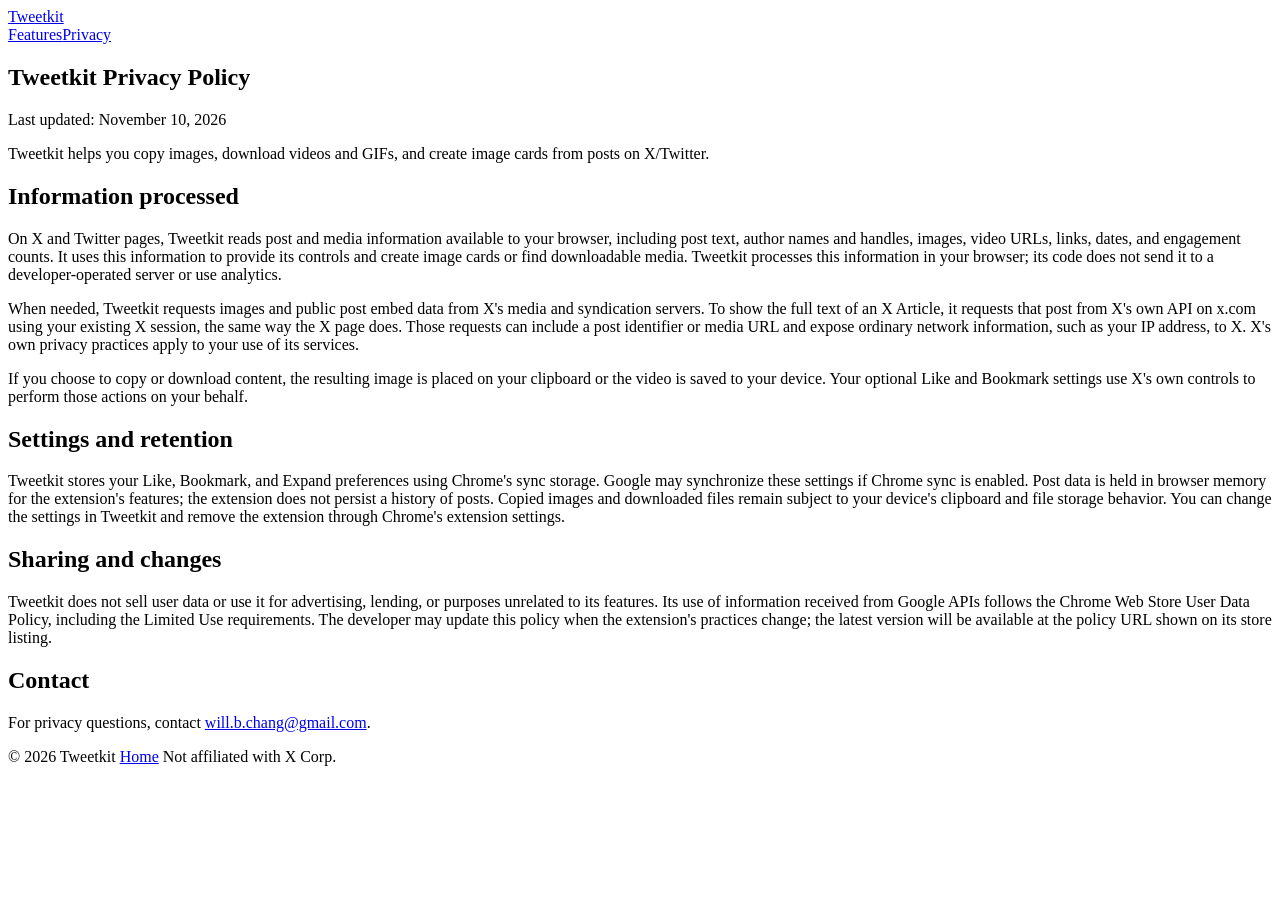
==== site/privacy/index.html @ c1915ddb "Add Tweetkit landing page and hosted privacy policy Co-Authored-By: Claude Opus 5.5 <noreply@anthrop" ====
<!doctype html>
<html lang="en">
<head>
<meta charset="utf-8">
<meta name="viewport" content="width=device-width,initial-scale=1">
<title>Tweetkit Privacy Policy</title>
<meta name="description" content="How the Tweetkit Chrome extension handles your information.">
<link rel="icon" href="/icon.svg" type="image/svg+xml">
<link rel="stylesheet" href="/style.css">
</head>
<body>
<div class="wrap">
  <header class="top">
    <a class="brand" href="/"><img src="/icon.svg" alt="">Tweetkit</a>
    <nav><a href="/#features">Features</a><a href="/privacy/">Privacy</a></nav>
  </header>
  <article class="doc">
    <h1>Tweetkit Privacy Policy</h1>
    <p class="updated">Last updated: November 10, 2026</p>
    <p>Tweetkit helps you copy images, download videos and GIFs, and create image cards from posts on X/Twitter.</p>

    <h2>Information processed</h2>
    <p>On X and Twitter pages, Tweetkit reads post and media information available to your browser, including post text, author names and handles, images, video URLs, links, dates, and engagement counts. It uses this information to provide its controls and create image cards or find downloadable media. Tweetkit processes this information in your browser; its code does not send it to a developer-operated server or use analytics.</p>
    <p>When needed, Tweetkit requests images and public post embed data from X's media and syndication servers. To show the full text of an X Article, it requests that post from X's own API on x.com using your existing X session, the same way the X page does. Those requests can include a post identifier or media URL and expose ordinary network information, such as your IP address, to X. X's own privacy practices apply to your use of its services.</p>
    <p>If you choose to copy or download content, the resulting image is placed on your clipboard or the video is saved to your device. Your optional Like and Bookmark settings use X's own controls to perform those actions on your behalf.</p>

    <h2>Settings and retention</h2>
    <p>Tweetkit stores your Like, Bookmark, and Expand preferences using Chrome's sync storage. Google may synchronize these settings if Chrome sync is enabled. Post data is held in browser memory for the extension's features; the extension does not persist a history of posts. Copied images and downloaded files remain subject to your device's clipboard and file storage behavior. You can change the settings in Tweetkit and remove the extension through Chrome's extension settings.</p>

    <h2>Sharing and changes</h2>
    <p>Tweetkit does not sell user data or use it for advertising, lending, or purposes unrelated to its features. Its use of information received from Google APIs follows the Chrome Web Store User Data Policy, including the Limited Use requirements. The developer may update this policy when the extension's practices change; the latest version will be available at the policy URL shown on its store listing.</p>

    <h2>Contact</h2>
    <p>For privacy questions, contact <a href="mailto:will.b.chang@gmail.com">will.b.chang@gmail.com</a>.</p>
  </article>
  <footer>
    <span>© 2026 Tweetkit</span>
    <a href="/">Home</a>
    <span>Not affiliated with X Corp.</span>
  </footer>
</div>
</body>
</html>
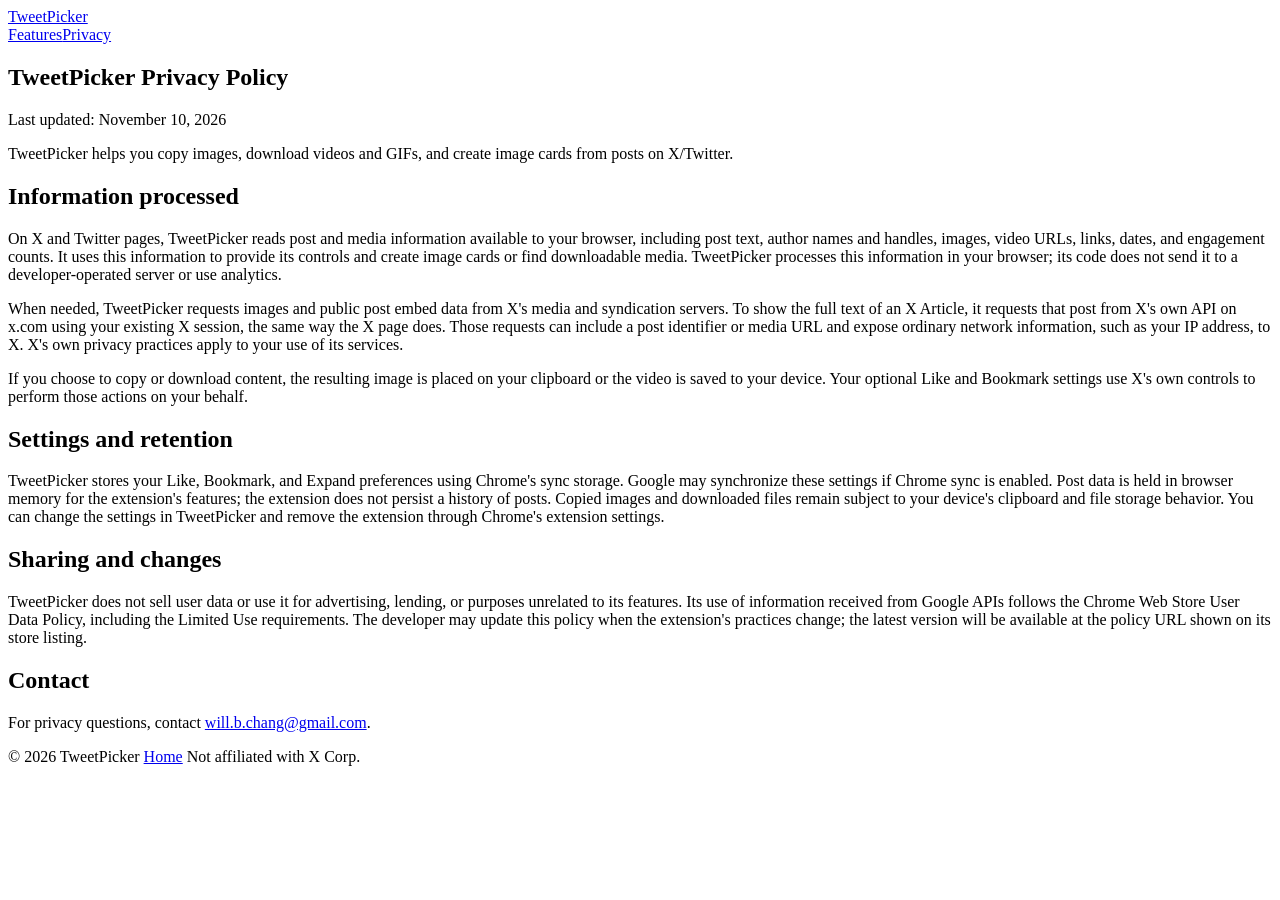
==== commit 88c1c9db: "Rename the extension to TweetPicker Co-Authored-By: Claude Opus 5.5 <noreply@anthropic.com>" ====
--- a/site/privacy/index.html
+++ b/site/privacy/index.html
@@ -3,38 +3,38 @@
 <head>
 <meta charset="utf-8">
 <meta name="viewport" content="width=device-width,initial-scale=1">
-<title>Tweetkit Privacy Policy</title>
-<meta name="description" content="How the Tweetkit Chrome extension handles your information.">
+<title>TweetPicker Privacy Policy</title>
+<meta name="description" content="How the TweetPicker Chrome extension handles your information.">
 <link rel="icon" href="/icon.svg" type="image/svg+xml">
 <link rel="stylesheet" href="/style.css">
 </head>
 <body>
 <div class="wrap">
   <header class="top">
-    <a class="brand" href="/"><img src="/icon.svg" alt="">Tweetkit</a>
+    <a class="brand" href="/"><img src="/icon.svg" alt="">TweetPicker</a>
     <nav><a href="/#features">Features</a><a href="/privacy/">Privacy</a></nav>
   </header>
   <article class="doc">
-    <h1>Tweetkit Privacy Policy</h1>
+    <h1>TweetPicker Privacy Policy</h1>
     <p class="updated">Last updated: November 10, 2026</p>
-    <p>Tweetkit helps you copy images, download videos and GIFs, and create image cards from posts on X/Twitter.</p>
+    <p>TweetPicker helps you copy images, download videos and GIFs, and create image cards from posts on X/Twitter.</p>
 
     <h2>Information processed</h2>
-    <p>On X and Twitter pages, Tweetkit reads post and media information available to your browser, including post text, author names and handles, images, video URLs, links, dates, and engagement counts. It uses this information to provide its controls and create image cards or find downloadable media. Tweetkit processes this information in your browser; its code does not send it to a developer-operated server or use analytics.</p>
-    <p>When needed, Tweetkit requests images and public post embed data from X's media and syndication servers. To show the full text of an X Article, it requests that post from X's own API on x.com using your existing X session, the same way the X page does. Those requests can include a post identifier or media URL and expose ordinary network information, such as your IP address, to X. X's own privacy practices apply to your use of its services.</p>
+    <p>On X and Twitter pages, TweetPicker reads post and media information available to your browser, including post text, author names and handles, images, video URLs, links, dates, and engagement counts. It uses this information to provide its controls and create image cards or find downloadable media. TweetPicker processes this information in your browser; its code does not send it to a developer-operated server or use analytics.</p>
+    <p>When needed, TweetPicker requests images and public post embed data from X's media and syndication servers. To show the full text of an X Article, it requests that post from X's own API on x.com using your existing X session, the same way the X page does. Those requests can include a post identifier or media URL and expose ordinary network information, such as your IP address, to X. X's own privacy practices apply to your use of its services.</p>
     <p>If you choose to copy or download content, the resulting image is placed on your clipboard or the video is saved to your device. Your optional Like and Bookmark settings use X's own controls to perform those actions on your behalf.</p>
 
     <h2>Settings and retention</h2>
-    <p>Tweetkit stores your Like, Bookmark, and Expand preferences using Chrome's sync storage. Google may synchronize these settings if Chrome sync is enabled. Post data is held in browser memory for the extension's features; the extension does not persist a history of posts. Copied images and downloaded files remain subject to your device's clipboard and file storage behavior. You can change the settings in Tweetkit and remove the extension through Chrome's extension settings.</p>
+    <p>TweetPicker stores your Like, Bookmark, and Expand preferences using Chrome's sync storage. Google may synchronize these settings if Chrome sync is enabled. Post data is held in browser memory for the extension's features; the extension does not persist a history of posts. Copied images and downloaded files remain subject to your device's clipboard and file storage behavior. You can change the settings in TweetPicker and remove the extension through Chrome's extension settings.</p>
 
     <h2>Sharing and changes</h2>
-    <p>Tweetkit does not sell user data or use it for advertising, lending, or purposes unrelated to its features. Its use of information received from Google APIs follows the Chrome Web Store User Data Policy, including the Limited Use requirements. The developer may update this policy when the extension's practices change; the latest version will be available at the policy URL shown on its store listing.</p>
+    <p>TweetPicker does not sell user data or use it for advertising, lending, or purposes unrelated to its features. Its use of information received from Google APIs follows the Chrome Web Store User Data Policy, including the Limited Use requirements. The developer may update this policy when the extension's practices change; the latest version will be available at the policy URL shown on its store listing.</p>
 
     <h2>Contact</h2>
     <p>For privacy questions, contact <a href="mailto:will.b.chang@gmail.com">will.b.chang@gmail.com</a>.</p>
   </article>
   <footer>
-    <span>© 2026 Tweetkit</span>
+    <span>© 2026 TweetPicker</span>
     <a href="/">Home</a>
     <span>Not affiliated with X Corp.</span>
   </footer>
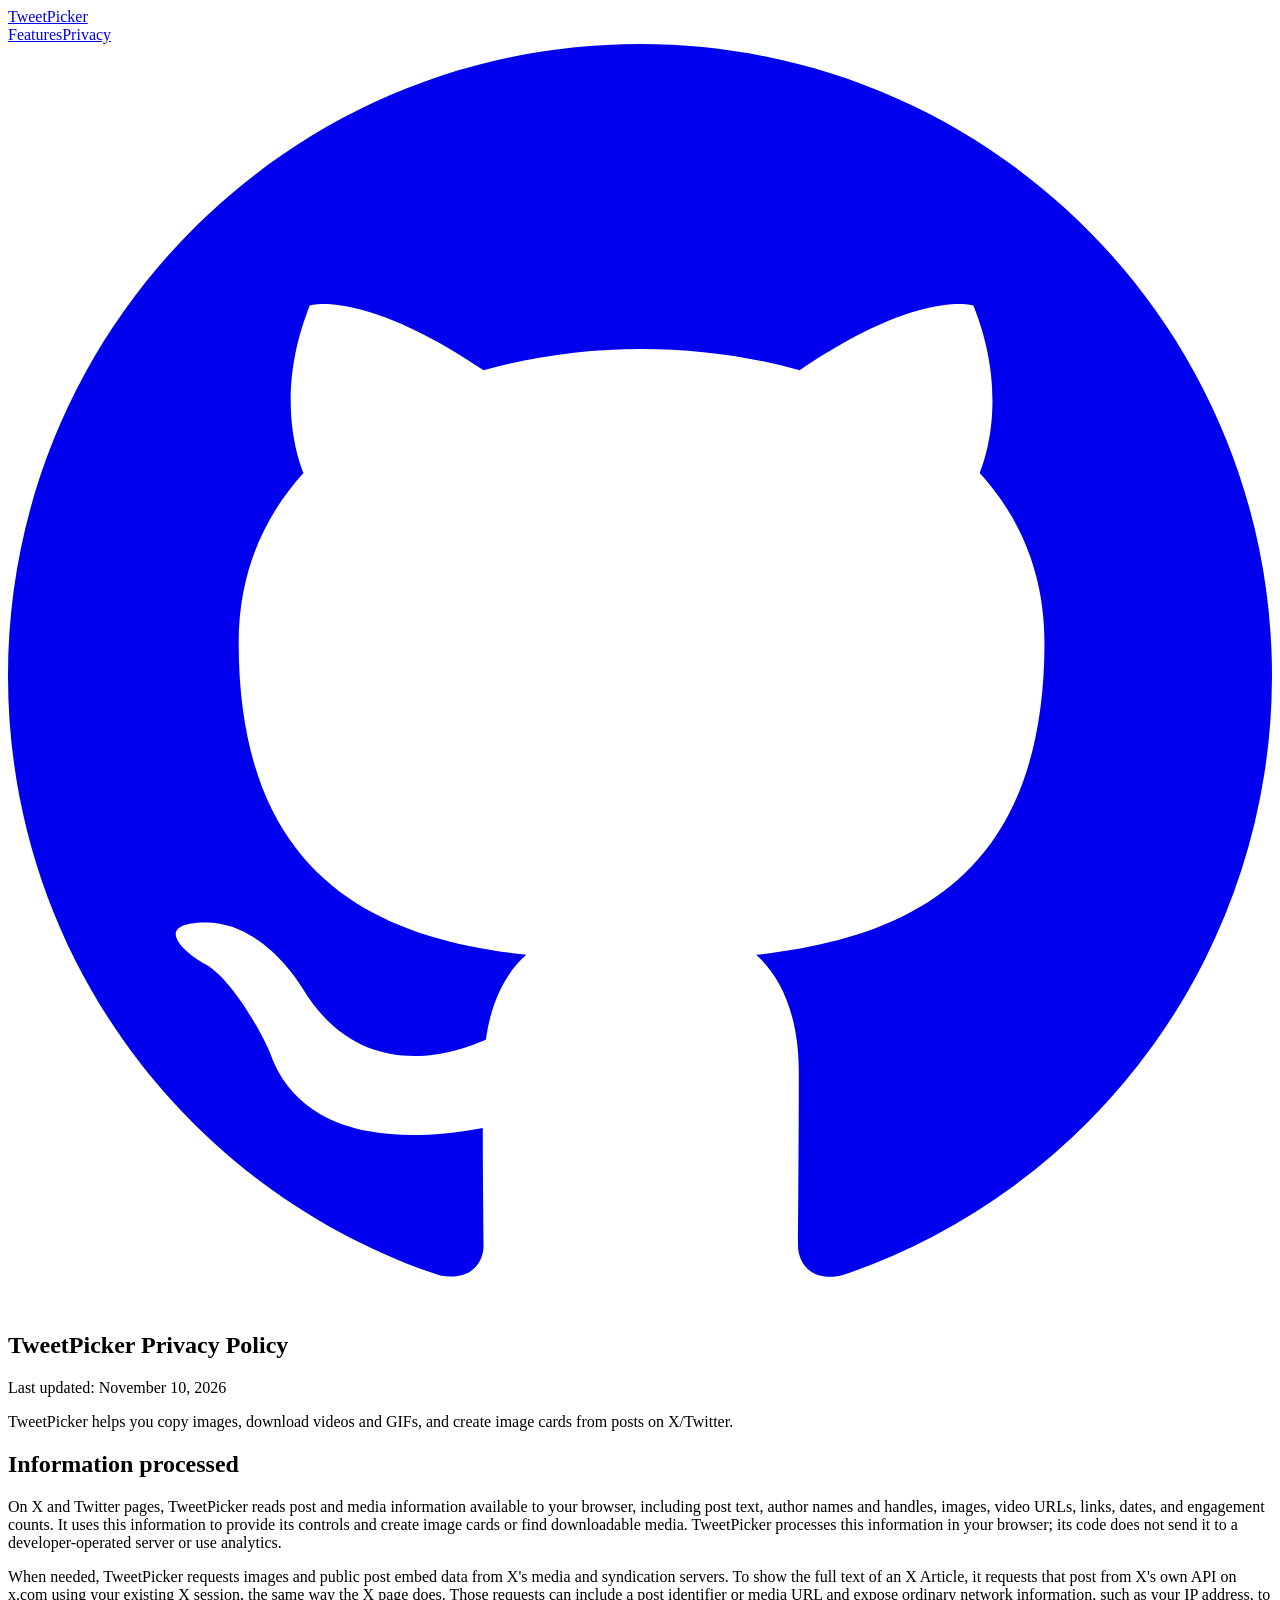
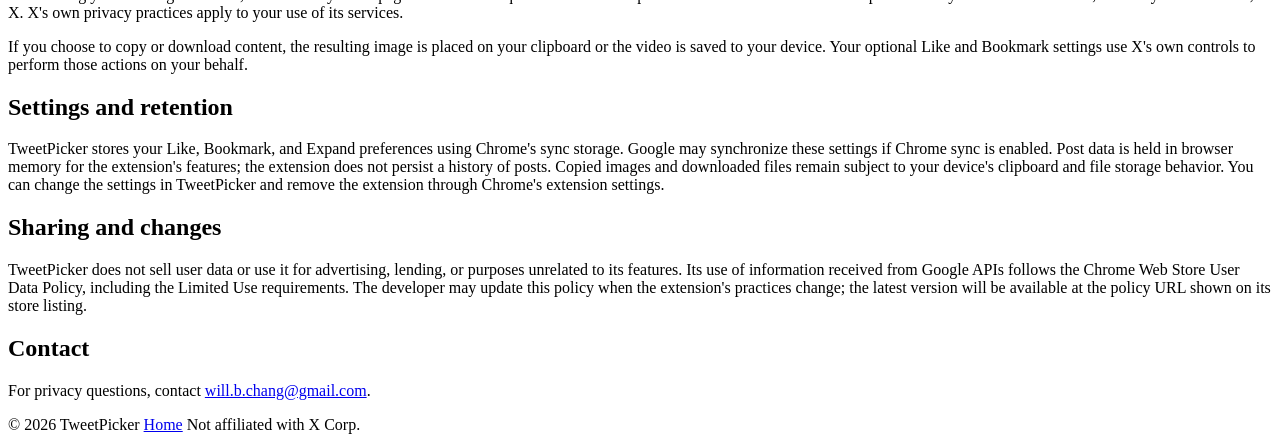
==== commit 30346b78: "Landing page: add a GitHub link in the header and footer Co-Authored-By: Claude Opus 5.5 <noreply@an" ====
--- a/site/privacy/index.html
+++ b/site/privacy/index.html
@@ -6,13 +6,13 @@
 <title>TweetPicker Privacy Policy</title>
 <meta name="description" content="How the TweetPicker Chrome extension handles your information.">
 <link rel="icon" href="/icon.svg" type="image/svg+xml">
-<link rel="stylesheet" href="/style.css">
+<link rel="stylesheet" href="/style.css?v=dev">
 </head>
 <body>
 <div class="wrap">
   <header class="top">
     <a class="brand" href="/"><img src="/icon.svg" alt="">TweetPicker</a>
-    <nav><a href="/#features">Features</a><a href="/privacy/">Privacy</a></nav>
+    <nav><a href="/#features">Features</a><a href="/privacy/">Privacy</a><a class="gh" href="https://github.com/weierz/chrome-tweeter-picker" aria-label="TweetPicker on GitHub" title="GitHub"><svg viewBox="0 0 16 16"><path fill="currentColor" stroke="none" d="M8 0C3.58 0 0 3.58 0 8c0 3.54 2.29 6.53 5.47 7.59.4.07.55-.17.55-.38 0-.19-.01-.82-.01-1.49-2.01.37-2.53-.49-2.69-.94-.09-.23-.48-.94-.82-1.13-.28-.15-.68-.52-.01-.53.63-.01 1.08.58 1.23.82.72 1.21 1.87.87 2.33.66.07-.52.28-.87.51-1.07-1.78-.2-3.64-.89-3.64-3.95 0-.87.31-1.59.82-2.15-.08-.2-.36-1.02.08-2.12 0 0 .67-.21 2.2.82.64-.18 1.32-.27 2-.27.68 0 1.36.09 2 .27 1.53-1.04 2.2-.82 2.2-.82.44 1.1.16 1.92.08 2.12.51.56.82 1.27.82 2.15 0 3.07-1.87 3.75-3.65 3.95.29.25.54.73.54 1.48 0 1.07-.01 1.93-.01 2.2 0 .21.15.46.55.38A8.013 8.013 0 0 0 16 8c0-4.42-3.58-8-8-8z"/></svg></a></nav>
   </header>
   <article class="doc">
     <h1>TweetPicker Privacy Policy</h1>
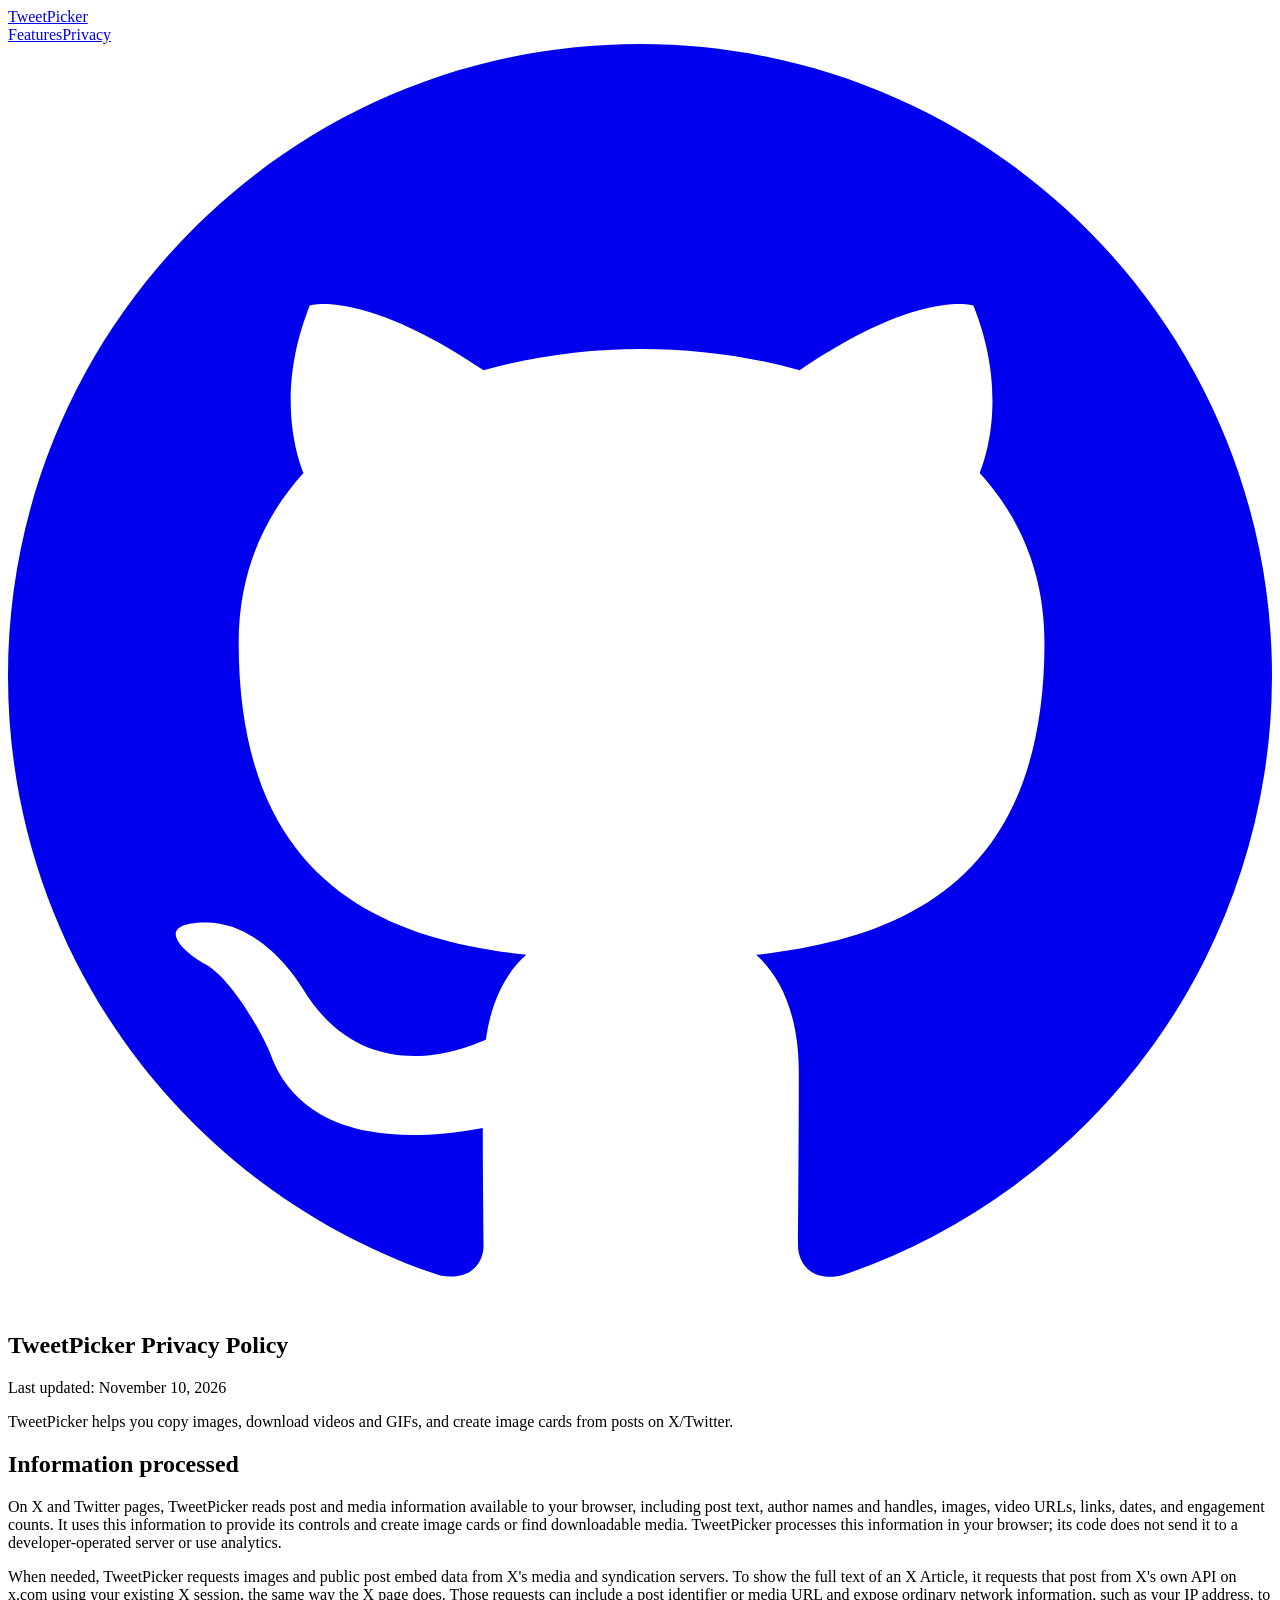
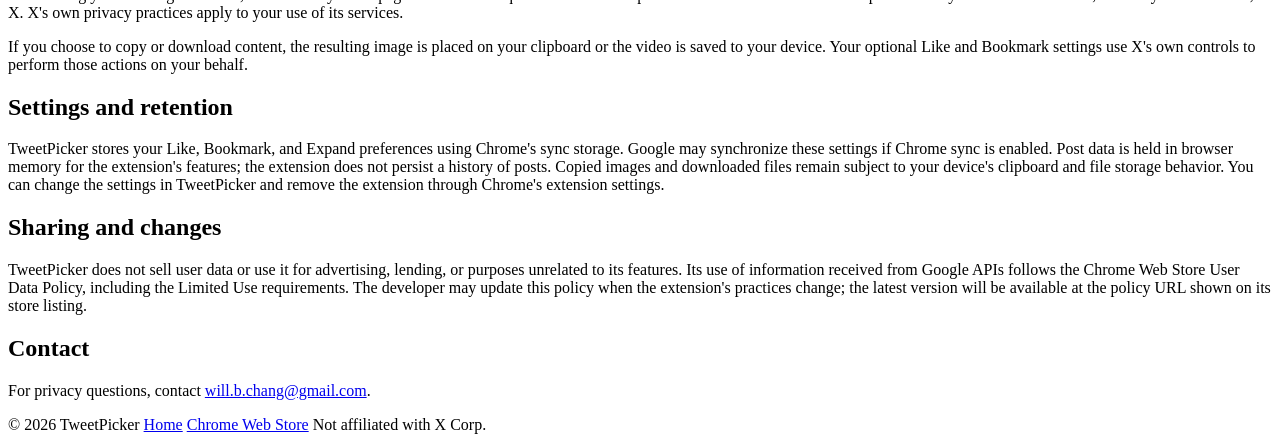
==== commit d7bfefd4: "Landing page: link the Chrome Web Store listing and add SEO metadata Store button replaces "coming s" ====
--- a/site/privacy/index.html
+++ b/site/privacy/index.html
@@ -5,7 +5,9 @@
 <meta name="viewport" content="width=device-width,initial-scale=1">
 <title>TweetPicker Privacy Policy</title>
 <meta name="description" content="How the TweetPicker Chrome extension handles your information.">
+<link rel="canonical" href="https://tweetpicker.weierz.com/privacy/">
 <link rel="icon" href="/icon.svg" type="image/svg+xml">
+<link rel="icon" href="/icon-128.png" type="image/png" sizes="128x128">
 <link rel="stylesheet" href="/style.css?v=dev">
 </head>
 <body>
@@ -36,6 +38,7 @@
   <footer>
     <span>© 2026 TweetPicker</span>
     <a href="/">Home</a>
+    <a href="https://chromewebstore.google.com/detail/tweetpicker/ppophefnhihljeoakdkcmfajgammnghf">Chrome Web Store</a>
     <span>Not affiliated with X Corp.</span>
   </footer>
 </div>
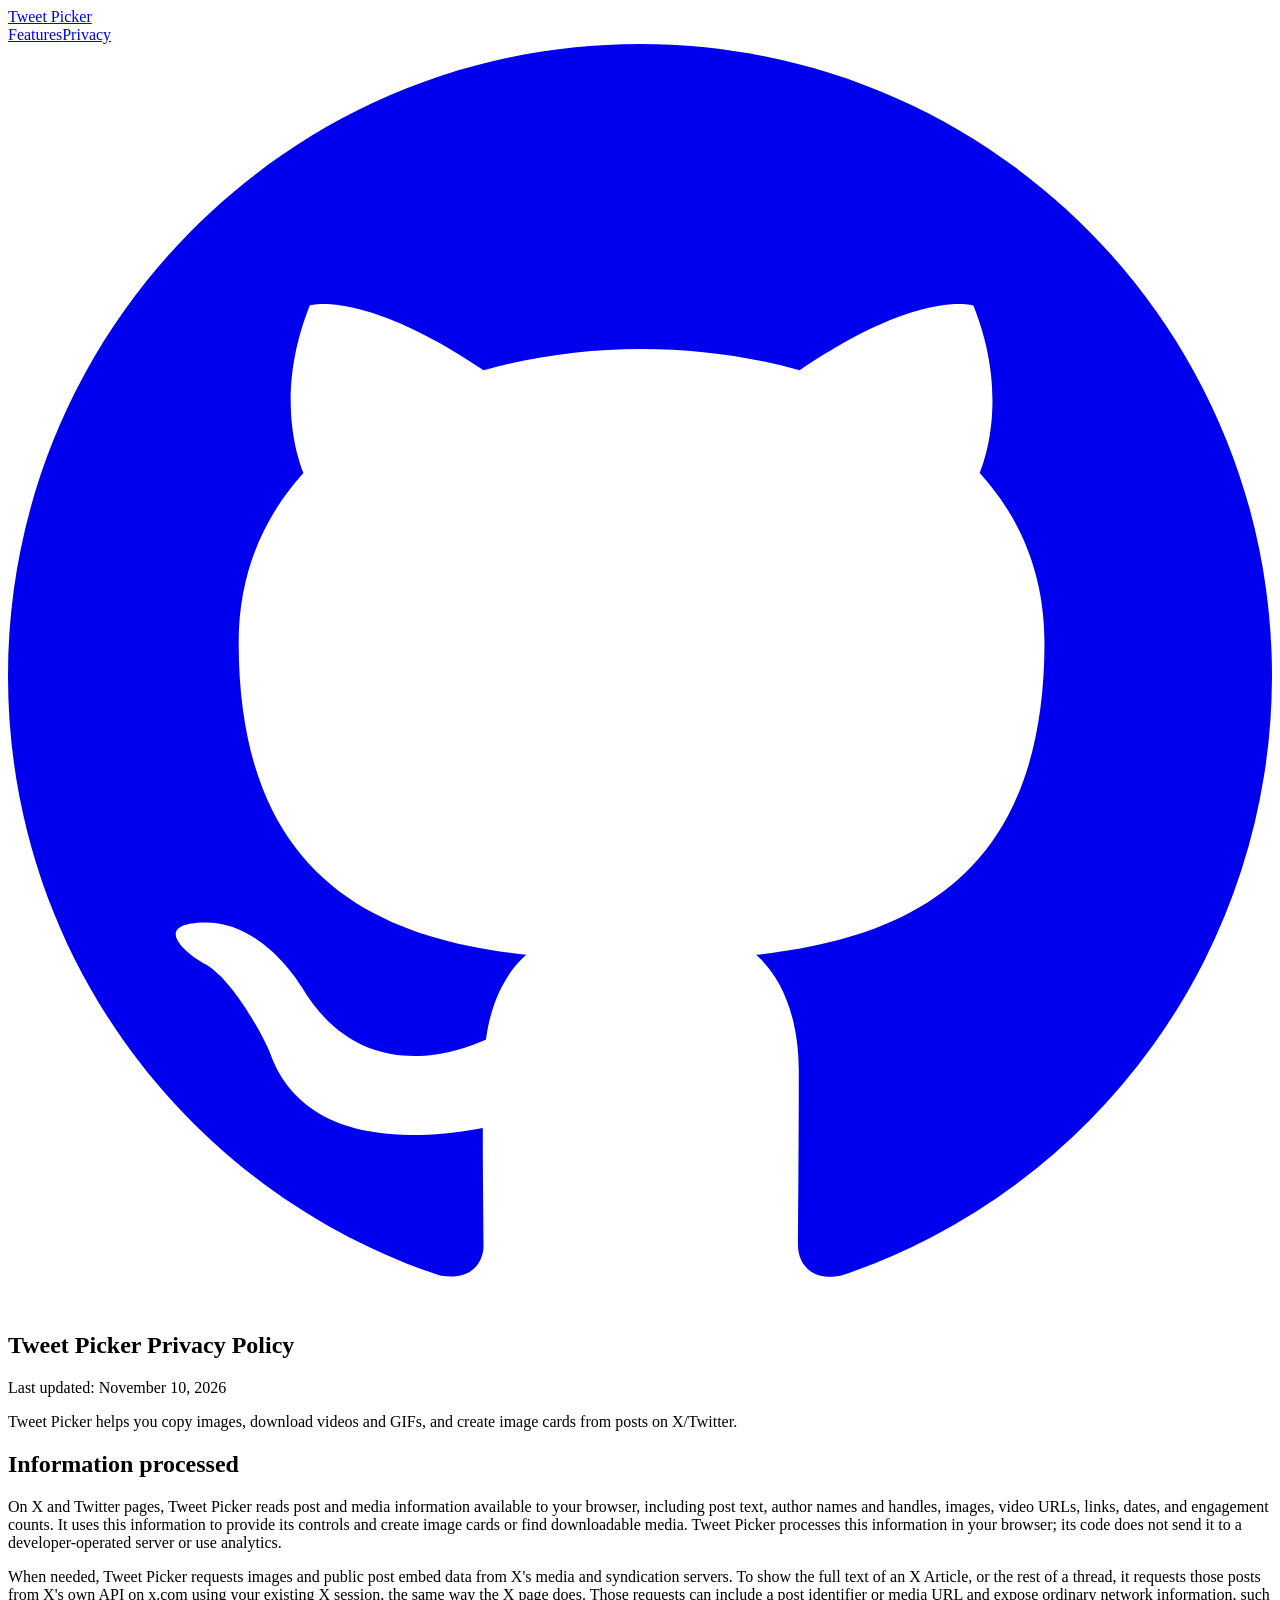
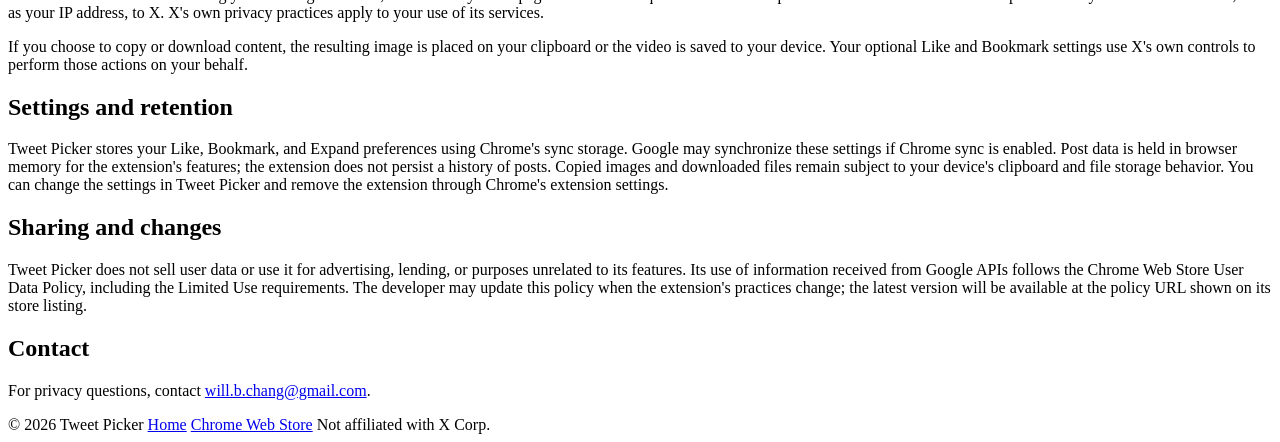
==== commit d69d30b2: "Rename the extension to Tweet Picker and the repo to chrome-tweet-picker Also note thread requests i" ====
--- a/site/privacy/index.html
+++ b/site/privacy/index.html
@@ -3,8 +3,8 @@
 <head>
 <meta charset="utf-8">
 <meta name="viewport" content="width=device-width,initial-scale=1">
-<title>TweetPicker Privacy Policy</title>
-<meta name="description" content="How the TweetPicker Chrome extension handles your information.">
+<title>Tweet Picker Privacy Policy</title>
+<meta name="description" content="How the Tweet Picker Chrome extension handles your information.">
 <link rel="canonical" href="https://tweetpicker.weierz.com/privacy/">
 <link rel="icon" href="/icon.svg" type="image/svg+xml">
 <link rel="icon" href="/icon-128.png" type="image/png" sizes="128x128">
@@ -13,30 +13,30 @@
 <body>
 <div class="wrap">
   <header class="top">
-    <a class="brand" href="/"><img src="/icon.svg" alt="">TweetPicker</a>
-    <nav><a href="/#features">Features</a><a href="/privacy/">Privacy</a><a class="gh" href="https://github.com/weierz/chrome-tweeter-picker" aria-label="TweetPicker on GitHub" title="GitHub"><svg viewBox="0 0 16 16"><path fill="currentColor" stroke="none" d="M8 0C3.58 0 0 3.58 0 8c0 3.54 2.29 6.53 5.47 7.59.4.07.55-.17.55-.38 0-.19-.01-.82-.01-1.49-2.01.37-2.53-.49-2.69-.94-.09-.23-.48-.94-.82-1.13-.28-.15-.68-.52-.01-.53.63-.01 1.08.58 1.23.82.72 1.21 1.87.87 2.33.66.07-.52.28-.87.51-1.07-1.78-.2-3.64-.89-3.64-3.95 0-.87.31-1.59.82-2.15-.08-.2-.36-1.02.08-2.12 0 0 .67-.21 2.2.82.64-.18 1.32-.27 2-.27.68 0 1.36.09 2 .27 1.53-1.04 2.2-.82 2.2-.82.44 1.1.16 1.92.08 2.12.51.56.82 1.27.82 2.15 0 3.07-1.87 3.75-3.65 3.95.29.25.54.73.54 1.48 0 1.07-.01 1.93-.01 2.2 0 .21.15.46.55.38A8.013 8.013 0 0 0 16 8c0-4.42-3.58-8-8-8z"/></svg></a></nav>
+    <a class="brand" href="/"><img src="/icon.svg" alt="">Tweet Picker</a>
+    <nav><a href="/#features">Features</a><a href="/privacy/">Privacy</a><a class="gh" href="https://github.com/weierz/chrome-tweet-picker" aria-label="Tweet Picker on GitHub" title="GitHub"><svg viewBox="0 0 16 16"><path fill="currentColor" stroke="none" d="M8 0C3.58 0 0 3.58 0 8c0 3.54 2.29 6.53 5.47 7.59.4.07.55-.17.55-.38 0-.19-.01-.82-.01-1.49-2.01.37-2.53-.49-2.69-.94-.09-.23-.48-.94-.82-1.13-.28-.15-.68-.52-.01-.53.63-.01 1.08.58 1.23.82.72 1.21 1.87.87 2.33.66.07-.52.28-.87.51-1.07-1.78-.2-3.64-.89-3.64-3.95 0-.87.31-1.59.82-2.15-.08-.2-.36-1.02.08-2.12 0 0 .67-.21 2.2.82.64-.18 1.32-.27 2-.27.68 0 1.36.09 2 .27 1.53-1.04 2.2-.82 2.2-.82.44 1.1.16 1.92.08 2.12.51.56.82 1.27.82 2.15 0 3.07-1.87 3.75-3.65 3.95.29.25.54.73.54 1.48 0 1.07-.01 1.93-.01 2.2 0 .21.15.46.55.38A8.013 8.013 0 0 0 16 8c0-4.42-3.58-8-8-8z"/></svg></a></nav>
   </header>
   <article class="doc">
-    <h1>TweetPicker Privacy Policy</h1>
+    <h1>Tweet Picker Privacy Policy</h1>
     <p class="updated">Last updated: November 10, 2026</p>
-    <p>TweetPicker helps you copy images, download videos and GIFs, and create image cards from posts on X/Twitter.</p>
+    <p>Tweet Picker helps you copy images, download videos and GIFs, and create image cards from posts on X/Twitter.</p>
 
     <h2>Information processed</h2>
-    <p>On X and Twitter pages, TweetPicker reads post and media information available to your browser, including post text, author names and handles, images, video URLs, links, dates, and engagement counts. It uses this information to provide its controls and create image cards or find downloadable media. TweetPicker processes this information in your browser; its code does not send it to a developer-operated server or use analytics.</p>
-    <p>When needed, TweetPicker requests images and public post embed data from X's media and syndication servers. To show the full text of an X Article, it requests that post from X's own API on x.com using your existing X session, the same way the X page does. Those requests can include a post identifier or media URL and expose ordinary network information, such as your IP address, to X. X's own privacy practices apply to your use of its services.</p>
+    <p>On X and Twitter pages, Tweet Picker reads post and media information available to your browser, including post text, author names and handles, images, video URLs, links, dates, and engagement counts. It uses this information to provide its controls and create image cards or find downloadable media. Tweet Picker processes this information in your browser; its code does not send it to a developer-operated server or use analytics.</p>
+    <p>When needed, Tweet Picker requests images and public post embed data from X's media and syndication servers. To show the full text of an X Article, or the rest of a thread, it requests those posts from X's own API on x.com using your existing X session, the same way the X page does. Those requests can include a post identifier or media URL and expose ordinary network information, such as your IP address, to X. X's own privacy practices apply to your use of its services.</p>
     <p>If you choose to copy or download content, the resulting image is placed on your clipboard or the video is saved to your device. Your optional Like and Bookmark settings use X's own controls to perform those actions on your behalf.</p>
 
     <h2>Settings and retention</h2>
-    <p>TweetPicker stores your Like, Bookmark, and Expand preferences using Chrome's sync storage. Google may synchronize these settings if Chrome sync is enabled. Post data is held in browser memory for the extension's features; the extension does not persist a history of posts. Copied images and downloaded files remain subject to your device's clipboard and file storage behavior. You can change the settings in TweetPicker and remove the extension through Chrome's extension settings.</p>
+    <p>Tweet Picker stores your Like, Bookmark, and Expand preferences using Chrome's sync storage. Google may synchronize these settings if Chrome sync is enabled. Post data is held in browser memory for the extension's features; the extension does not persist a history of posts. Copied images and downloaded files remain subject to your device's clipboard and file storage behavior. You can change the settings in Tweet Picker and remove the extension through Chrome's extension settings.</p>
 
     <h2>Sharing and changes</h2>
-    <p>TweetPicker does not sell user data or use it for advertising, lending, or purposes unrelated to its features. Its use of information received from Google APIs follows the Chrome Web Store User Data Policy, including the Limited Use requirements. The developer may update this policy when the extension's practices change; the latest version will be available at the policy URL shown on its store listing.</p>
+    <p>Tweet Picker does not sell user data or use it for advertising, lending, or purposes unrelated to its features. Its use of information received from Google APIs follows the Chrome Web Store User Data Policy, including the Limited Use requirements. The developer may update this policy when the extension's practices change; the latest version will be available at the policy URL shown on its store listing.</p>
 
     <h2>Contact</h2>
     <p>For privacy questions, contact <a href="mailto:will.b.chang@gmail.com">will.b.chang@gmail.com</a>.</p>
   </article>
   <footer>
-    <span>© 2026 TweetPicker</span>
+    <span>© 2026 Tweet Picker</span>
     <a href="/">Home</a>
     <a href="https://chromewebstore.google.com/detail/tweetpicker/ppophefnhihljeoakdkcmfajgammnghf">Chrome Web Store</a>
     <span>Not affiliated with X Corp.</span>
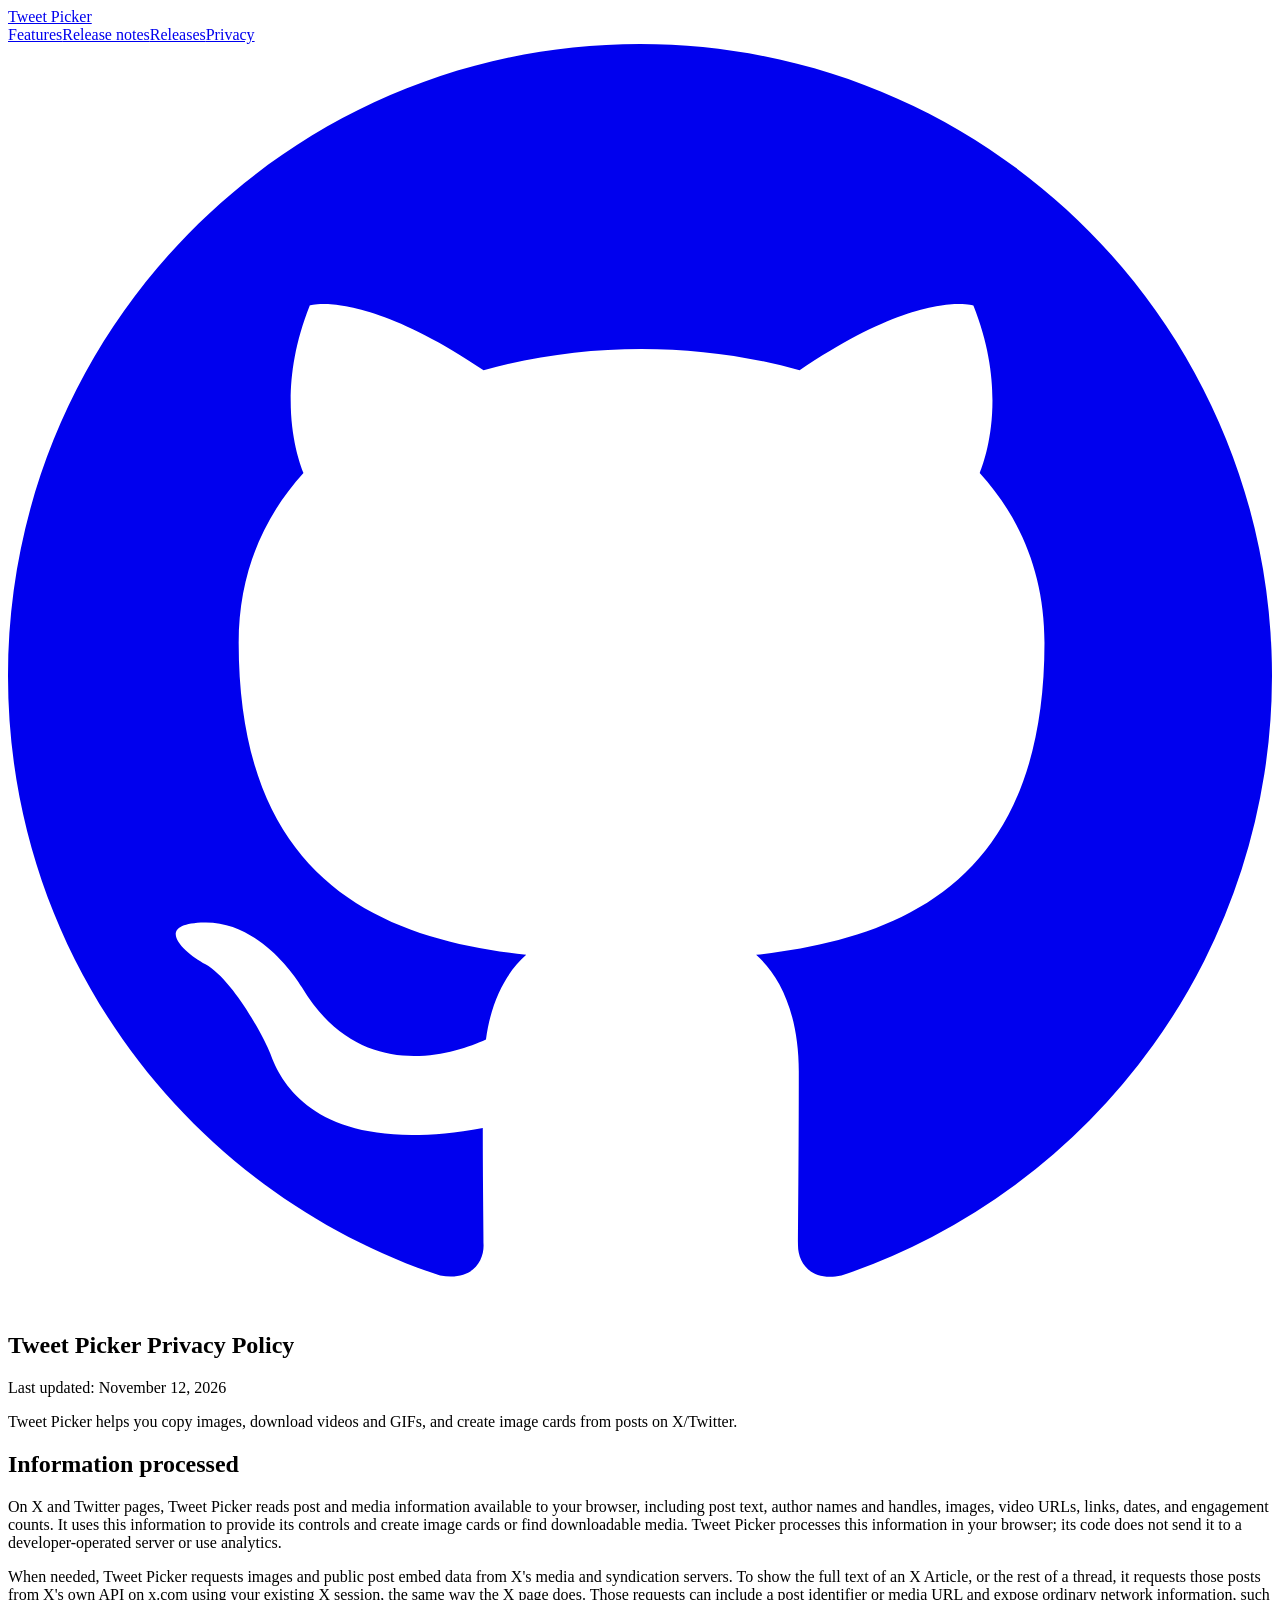
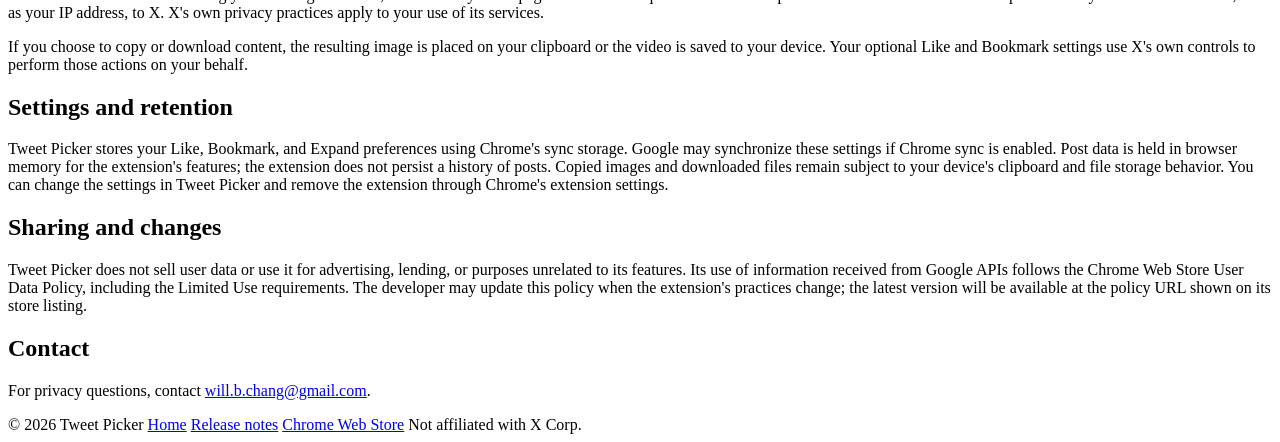
==== commit 711cf605: "Landing page: add a release notes page and link it in the nav Below 720px the nav shows Releases, Pr" ====
--- a/site/privacy/index.html
+++ b/site/privacy/index.html
@@ -14,11 +14,11 @@
 <div class="wrap">
   <header class="top">
     <a class="brand" href="/"><img src="/icon.svg" alt="">Tweet Picker</a>
-    <nav><a href="/#features">Features</a><a href="/privacy/">Privacy</a><a class="gh" href="https://github.com/weierz/chrome-tweet-picker" aria-label="Tweet Picker on GitHub" title="GitHub"><svg viewBox="0 0 16 16"><path fill="currentColor" stroke="none" d="M8 0C3.58 0 0 3.58 0 8c0 3.54 2.29 6.53 5.47 7.59.4.07.55-.17.55-.38 0-.19-.01-.82-.01-1.49-2.01.37-2.53-.49-2.69-.94-.09-.23-.48-.94-.82-1.13-.28-.15-.68-.52-.01-.53.63-.01 1.08.58 1.23.82.72 1.21 1.87.87 2.33.66.07-.52.28-.87.51-1.07-1.78-.2-3.64-.89-3.64-3.95 0-.87.31-1.59.82-2.15-.08-.2-.36-1.02.08-2.12 0 0 .67-.21 2.2.82.64-.18 1.32-.27 2-.27.68 0 1.36.09 2 .27 1.53-1.04 2.2-.82 2.2-.82.44 1.1.16 1.92.08 2.12.51.56.82 1.27.82 2.15 0 3.07-1.87 3.75-3.65 3.95.29.25.54.73.54 1.48 0 1.07-.01 1.93-.01 2.2 0 .21.15.46.55.38A8.013 8.013 0 0 0 16 8c0-4.42-3.58-8-8-8z"/></svg></a></nav>
+    <nav><a href="/#features">Features</a><a href="/releases/"><span class="wide">Release notes</span><span class="narrow">Releases</span></a><a href="/privacy/">Privacy</a><a class="gh" href="https://github.com/weierz/chrome-tweet-picker" aria-label="Tweet Picker on GitHub" title="GitHub"><svg viewBox="0 0 16 16"><path fill="currentColor" stroke="none" d="M8 0C3.58 0 0 3.58 0 8c0 3.54 2.29 6.53 5.47 7.59.4.07.55-.17.55-.38 0-.19-.01-.82-.01-1.49-2.01.37-2.53-.49-2.69-.94-.09-.23-.48-.94-.82-1.13-.28-.15-.68-.52-.01-.53.63-.01 1.08.58 1.23.82.72 1.21 1.87.87 2.33.66.07-.52.28-.87.51-1.07-1.78-.2-3.64-.89-3.64-3.95 0-.87.31-1.59.82-2.15-.08-.2-.36-1.02.08-2.12 0 0 .67-.21 2.2.82.64-.18 1.32-.27 2-.27.68 0 1.36.09 2 .27 1.53-1.04 2.2-.82 2.2-.82.44 1.1.16 1.92.08 2.12.51.56.82 1.27.82 2.15 0 3.07-1.87 3.75-3.65 3.95.29.25.54.73.54 1.48 0 1.07-.01 1.93-.01 2.2 0 .21.15.46.55.38A8.013 8.013 0 0 0 16 8c0-4.42-3.58-8-8-8z"/></svg></a></nav>
   </header>
   <article class="doc">
     <h1>Tweet Picker Privacy Policy</h1>
-    <p class="updated">Last updated: November 10, 2026</p>
+    <p class="updated">Last updated: November 12, 2026</p>
     <p>Tweet Picker helps you copy images, download videos and GIFs, and create image cards from posts on X/Twitter.</p>
 
     <h2>Information processed</h2>
@@ -38,6 +38,7 @@
   <footer>
     <span>© 2026 Tweet Picker</span>
     <a href="/">Home</a>
+    <a href="/releases/">Release notes</a>
     <a href="https://chromewebstore.google.com/detail/tweetpicker/ppophefnhihljeoakdkcmfajgammnghf">Chrome Web Store</a>
     <span>Not affiliated with X Corp.</span>
   </footer>
